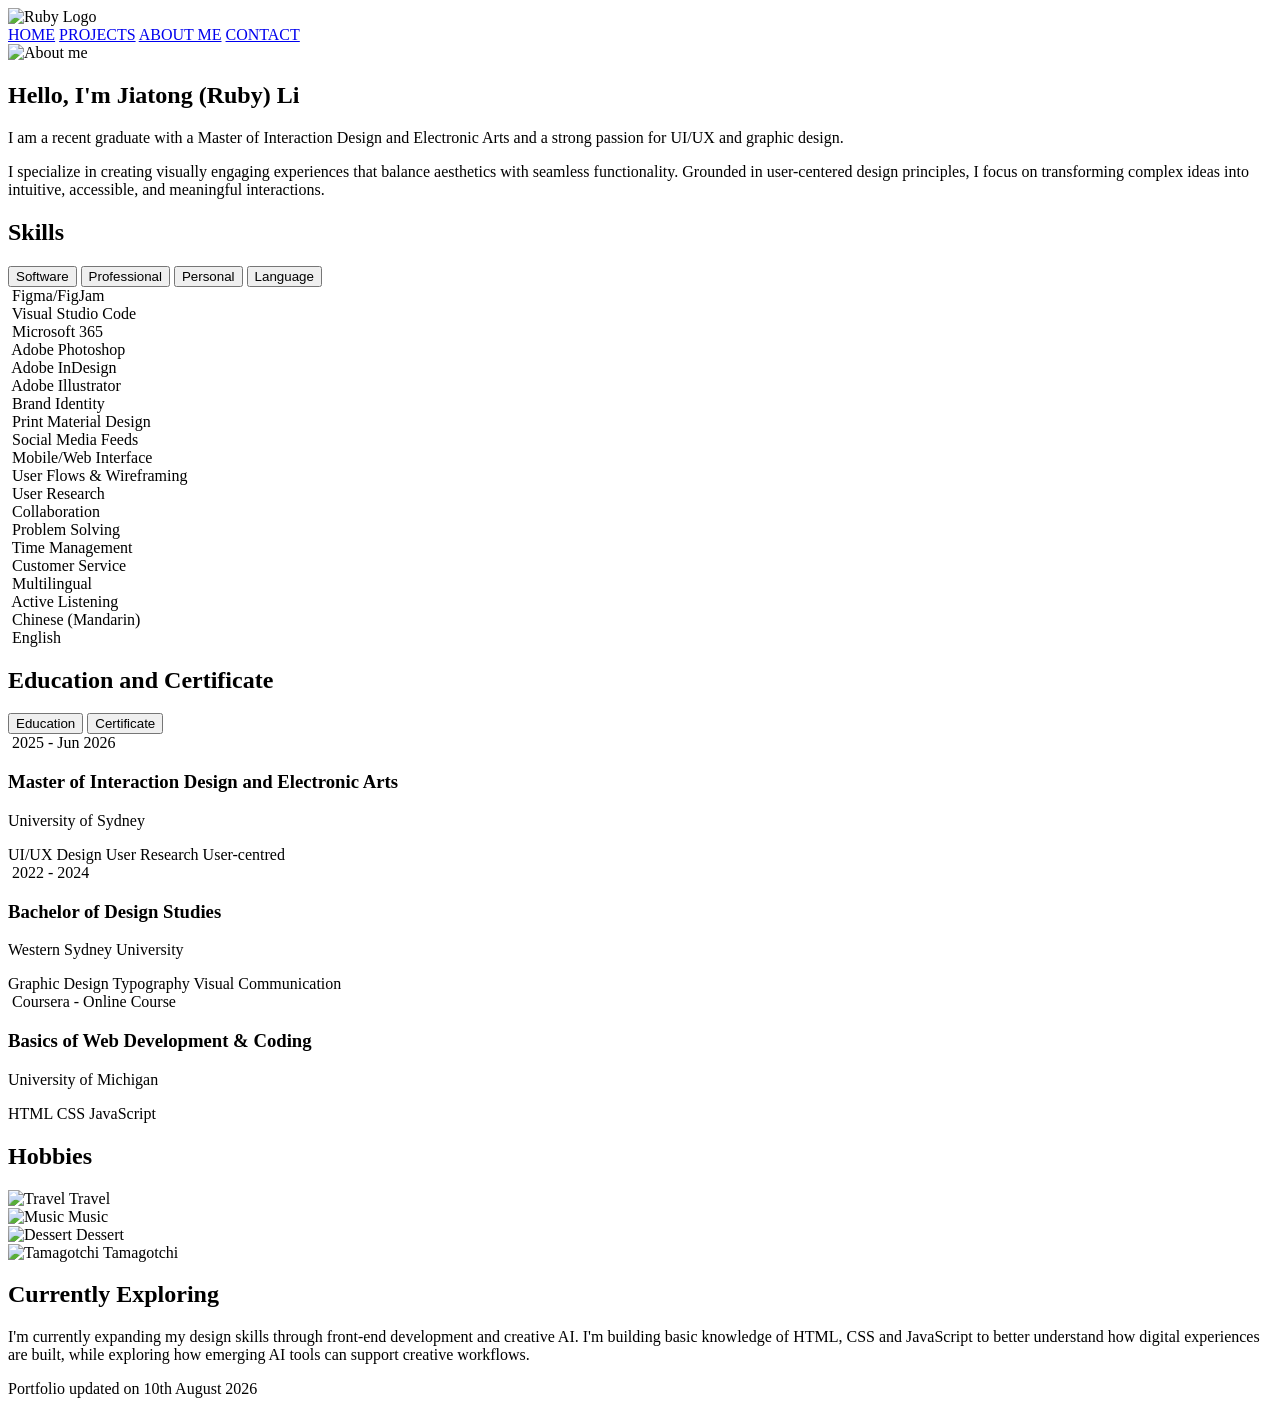
==== about.html @ 1bdcea2a "htmls htmls" ====
<!DOCTYPE html>

<html lang="en">

<head>
    <meta charset="UTF-8">
    <meta name="viewport" content="width=device-width, initial-scale=1.0">

    <title>About Me | Ruby Portfolio</title>

    <link rel="stylesheet" href="css/style.css">
</head>


<body>

    <!-- ---------- Header ---------- -->

    <header>

        <img src="assets/image/ruby_logo.png" alt="Ruby Logo">

        <nav>
            <a href="index.html">HOME</a>
            <a href="project.html">PROJECTS</a>
            <a href="about.html">ABOUT ME</a>
            <a href="contact.html">CONTACT</a>
        </nav>

    </header>


    <!-- ---------- About Me Main Content ---------- -->

    <main class="about-main">


        <!-- About Me Title -->

        <img
            class="about-title"
            src="assets/image/aboutme_title.png"
            alt="About me"
        >


        <!-- ---------- Introduction ---------- -->

        <section class="about-intro about-section">

            <h1>Hello, I'm Jiatong (Ruby) Li</h1>

            <div class="intro-text">

                <p>
                    I am a recent graduate with a Master of Interaction Design
                    and Electronic Arts and a strong passion for UI/UX and
                    graphic design.
                </p>

                <p>
                    I specialize in creating visually engaging experiences that
                    balance aesthetics with seamless functionality. Grounded in
                    user-centered design principles, I focus on transforming
                    complex ideas into intuitive, accessible, and meaningful
                    interactions.
                </p>

            </div>

        </section>


 <!-- ---------- Skills ---------- -->

<section class="about-section skills-section">

    <h2>Skills</h2>


    <!-- Skills Tabs -->

    <div class="about-tabs skills-tabs">

        <button
            class="tab active"
            data-target="software-content"
        >
            Software
        </button>

        <button
            class="tab"
            data-target="professional-content"
        >
            Professional
        </button>

        <button
            class="tab"
            data-target="personal-content"
        >
            Personal
        </button>

        <button
            class="tab"
            data-target="language-content"
        >
            Language
        </button>

    </div>


    <!-- ==================== Software ==================== -->

    <div
        id="software-content"
        class="skills-content"
    >

        <div class="skills-grid">

            <div class="skill-box">
                <img src="assets/icon/figma.png" alt="">
                <span>Figma/FigJam</span>
            </div>

            <div class="skill-box">
                <img src="assets/icon/vscode.png" alt="">
                <span>Visual Studio Code</span>
            </div>

            <div class="skill-box">
                <img src="assets/icon/microsoft.png" alt="">
                <span>Microsoft 365</span>
            </div>

            <div class="skill-box">
                <img src="assets/icon/photoshop.png" alt="">
                <span>Adobe Photoshop</span>
            </div>

            <div class="skill-box">
                <img src="assets/icon/indesign.png" alt="">
                <span>Adobe InDesign</span>
            </div>

            <div class="skill-box">
                <img src="assets/icon/illustrator.png" alt="">
                <span>Adobe Illustrator</span>
            </div>

        </div>

    </div>


    <!-- ==================== Professional ==================== -->

    <div
        id="professional-content"
        class="skills-content"
    >

        <div class="skills-grid">

            <div class="skill-box">
                <img src="assets/icon/branding.png" alt="">
                <span>Brand Identity</span>
            </div>

            <div class="skill-box">
                <img src="assets/icon/print_material.png" alt="">
                <span>Print Material Design</span>
            </div>

            <div class="skill-box">
                <img src="assets/icon/social_media.png" alt="">
                <span>Social Media Feeds</span>
            </div>

            <div class="skill-box">
                <img src="assets/icon/interface.png" alt="">
                <span>Mobile/Web Interface</span>
            </div>

            <div class="skill-box">
                <img src="assets/icon/user_flow.png" alt="">
                <span>User Flows & Wireframing</span>
            </div>

            <div class="skill-box">
                <img src="assets/icon/user_research.png" alt="">
                <span>User Research</span>
            </div>

        </div>

    </div>


    <!-- ==================== Personal ==================== -->

    <div
        id="personal-content"
        class="skills-content"
    >

        <div class="skills-grid">

            <div class="skill-box">
                <img src="assets/icon/teamwork.png" alt="">
                <span>Collaboration</span>
            </div>

            <div class="skill-box">
                <img src="assets/icon/problem_solving.png" alt="">
                <span>Problem Solving</span>
            </div>

            <div class="skill-box">
                <img src="assets/icon/time_management.png" alt="">
                <span>Time Management</span>
            </div>

            <div class="skill-box">
                <img src="assets/icon/customer_service.png" alt="">
                <span>Customer Service</span>
            </div>

            <div class="skill-box">
                <img src="assets/icon/multilingual.png" alt="">
                <span>Multilingual</span>
            </div>

            <div class="skill-box">
                <img src="assets/icon/listening.png" alt="">
                <span>Active Listening</span>
            </div>

        </div>

    </div>


    <!-- ==================== Language ==================== -->

    <div
        id="language-content"
        class="skills-content"
    >

        <div class="skills-grid">

            <div class="skill-box">
                <img src="assets/icon/chinese.png" alt="">
                <span>Chinese (Mandarin)</span>
            </div>

            <div class="skill-box">
                <img src="assets/icon/australia.png" alt="">
                <span>English</span>
            </div>

        </div>

    </div>

</section>

<!--education & certificate-->
 <section class="about-section education-section">

    <h2>Education and Certificate</h2>


    <!-- Tabs -->

    <div class="about-tabs education-tabs">

        <button class="tab active" data-target="education-content">
            Education
        </button>

        <button class="tab" data-target="certificate-content">
            Certificate
        </button>

    </div>


    <!-- Education Content -->

    <div id="education-content" class="education-content">

        <div class="education-grid">


            <!-- Master Degree -->

            <div class="education-card">

                <div class="education-date">

                    <img
                        src="assets/icon/education.png"
                        alt=""
                    >

                    <span>2025 - Jun 2026</span>

                </div>

                <h3>
                    Master of Interaction Design and Electronic Arts
                </h3>

                <p>University of Sydney</p>

                <div class="education-tags">

                    <span>UI/UX Design</span>
                    <span>User Research</span>
                    <span>User-centred</span>

                </div>

            </div>


            <!-- Bachelor Degree -->

            <div class="education-card">

                <div class="education-date">

                    <img
                        src="assets/icon/education.png"
                        alt=""
                    >

                    <span>2022 - 2024</span>

                </div>

                <h3>
                    Bachelor of Design Studies
                </h3>

                <p>Western Sydney University</p>

                <div class="education-tags">

                    <span>Graphic Design</span>
                    <span>Typography</span>
                    <span>Visual Communication</span>

                </div>

            </div>

        </div>

    </div>


    <!-- Certificate Content -->

    <div id="certificate-content" class="certificate-content">

        <div class="certificate-card">

            <div class="certificate-provider">

                <img
                    src="assets/icon/certificate.png"
                    alt=""
                >

                <span>Coursera - Online Course</span>

            </div>


            <h3>
                Basics of Web Development & Coding
            </h3>


            <p>
                University of Michigan
            </p>


            <div class="certificate-tags">

                <span>HTML</span>
                <span>CSS</span>
                <span>JavaScript</span>

            </div>

        </div>

    </div>

</section>


        <!-- ---------- Hobbies ---------- -->

        <section class="about-section hobbies-section">

            <h2>Hobbies</h2>


            <div class="hobbies-grid">


                <div class="hobby">

                    <img
                        src="assets/image/travel.png"
                        alt="Travel"
                    >

                    <span>Travel</span>

                </div>


                <div class="hobby">

                    <img
                        src="assets/image/music.png"
                        alt="Music"
                    >

                    <span>Music</span>

                </div>


                <div class="hobby">

                    <img
                        src="assets/image/dessert.png"
                        alt="Dessert"
                    >

                    <span>Dessert</span>

                </div>


                <div class="hobby">

                    <img
                        src="assets/image/tamagotchi.png"
                        alt="Tamagotchi"
                    >

                    <span>Tamagotchi</span>

                </div>


            </div>

        </section>

        <!-- ---------- Currently Exploring ---------- -->

<section class="about-section exploring-section">

    <h2>Currently Exploring</h2>

    <p>
        I'm currently expanding my design skills through front-end development and creative AI. I'm building basic knowledge of HTML, CSS and JavaScript to better understand how digital experiences are built, while exploring how emerging AI tools can support creative workflows.
    </p>

</section>

        <!-- ---------- Footer ---------- -->

        <footer class="about-footer">

            <p>Portfolio updated on 10th August 2026</p>

        </footer>


    </main>


    <script src="js/script.js"></script>

</body>

</html>
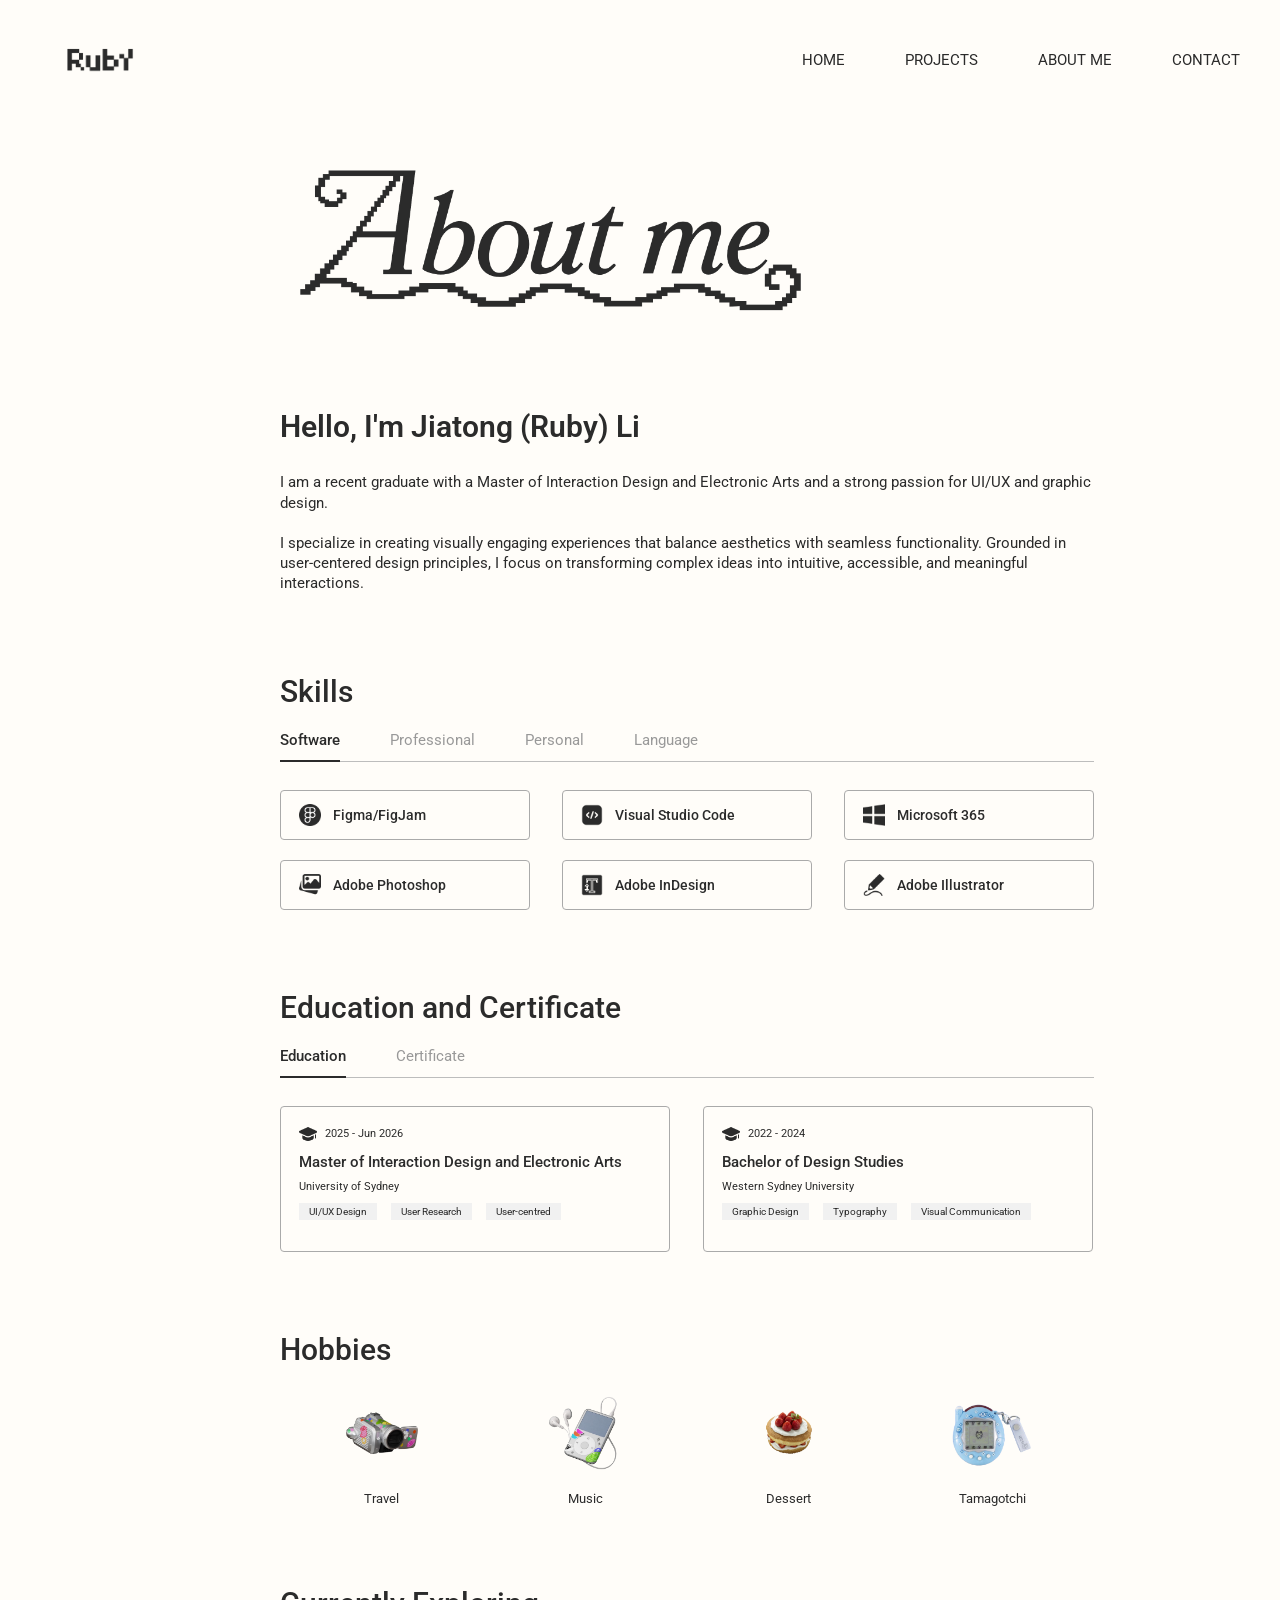
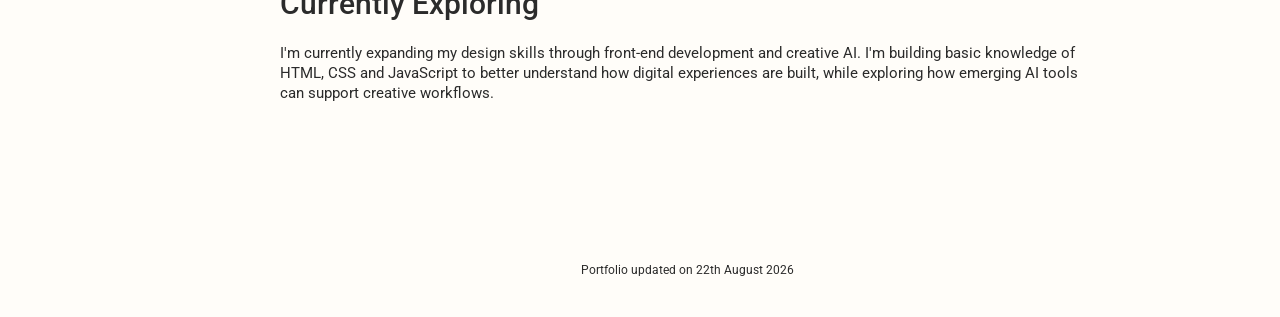
==== commit f1457ce1: "Update portfolio update date in footer" ====
--- a/about.html
+++ b/about.html
@@ -487,7 +487,7 @@
 
         <footer class="about-footer">
 
-            <p>Portfolio updated on 10th August 2026</p>
+            <p>Portfolio updated on 22th August 2026</p>
 
         </footer>
 
@@ -499,4 +499,4 @@
 
 </body>
 
-</html>+</html>
--- a/css/style.css
+++ b/css/style.css
@@ -0,0 +1,969 @@
+/* ---------- font ---------- */
+@font-face {
+    font-family: "Roboto";
+    src: url("../assets/font/roboto_regular.ttf") format("truetype");
+    font-weight: 400;
+    font-style: normal;
+}
+
+@font-face {
+    font-family: "Roboto";
+    src: url("../assets/font/roboto_medium.ttf") format("truetype");
+    font-weight: 500;
+    font-style: normal;
+}
+
+@font-face {
+    font-family: "Roboto";
+    src: url("../assets/font/roboto_semibold.ttf") format("truetype");
+    font-weight: 600;
+    font-style: normal;
+}
+
+/* ---------- Basic reset ---------- */
+* {
+    box-sizing: border-box;
+}
+
+html,
+body {
+    margin: 0;
+    padding: 0;
+    width: 100%;
+    min-height: 100%;
+}
+
+body {
+    background-color: #FFFDF9;
+    color: #2b2b2b;
+    font-family: "Roboto", Arial, sans-serif;
+}
+
+
+/* ---------- Header ---------- */
+
+header {
+    position: fixed;
+
+    top: 0;
+    left: 0;
+    right: 0;
+
+    padding: 40px 40px 20px 40px;
+
+    display: flex;
+    justify-content: space-between;
+    align-items: center;
+
+    background-color: #FFFDF9;
+
+    z-index: 1000;
+}
+
+/* Ruby logo */
+
+header > img {
+    width: 120px;
+    height: 40px;
+    object-fit: contain;
+}
+
+
+/* Navigation */
+
+nav {
+    display: flex;
+    align-items: center;
+    gap: 60px;
+}
+
+nav a {
+    color: #2b2b2b;
+    font-family: "Roboto", sans-serif;
+    font-size: 15px;
+    font-weight: 400;
+    text-decoration: none;
+    transition: color 5s ease;
+}
+
+nav a:hover {
+    color: #2b2b2b;
+    text-decoration: underline;
+    text-underline-offset: 5px;
+}
+
+/* ---------- Home page ---------- */
+
+#home {
+    position: relative;
+
+    width: 100%;
+    min-height: 100vh;
+
+    display: flex;
+    flex-direction: column;
+    justify-content: center;
+    align-items: center;
+
+    overflow: hidden;
+}
+
+
+/* Portfolio title */
+
+.portfolio-title {
+    width: 926px;
+    max-width: calc(100% - 80px);
+    height: auto;
+
+    display: block;
+
+    position: relative;
+    z-index: 2;
+}
+
+
+/* Year */
+
+.hero-year {
+    margin: 20px 0 0 0;
+
+    color: #2b2b2b;
+    font-family: "Roboto", sans-serif;
+    font-size: 15px;
+    font-weight: 500;
+
+    position: relative;
+    z-index: 2;
+}
+
+.hero-subtitle {
+    margin: 0 0 30px 0;
+    color: #2b2b2b;
+    font-family: "Roboto", sans-serif;
+    font-size: 15px;
+    font-weight: 500;
+
+    position: relative;
+    z-index: 2;
+}
+
+/* ---------- Sparkles ---------- */
+
+.sparkle {
+    position: absolute;
+
+    display: block;
+    height: auto;
+
+    pointer-events: none;
+    z-index: 1;
+
+    animation: twinkle 2.5s steps(1, end) infinite;
+}
+
+.sparkle-1 {
+    width: 50px;
+}
+
+.sparkle-2 {
+    width:60px;
+}
+
+.sparkle-3 {
+    width: 50px;
+}
+
+/* s1 */
+
+.sparkle-1-a {
+    left: 18.5%;
+    top: 26%;
+    animation-delay: 0s;
+}
+
+.sparkle-1-b {
+    left: 86%;
+    top: 49%;
+    animation-delay: 0.7s;
+}
+
+.sparkle-1-c {
+    left: 72.5%;
+    top: 75%;
+    animation-delay: 1.2s;
+}
+
+
+/* s2 */
+
+.sparkle-2-a {
+    left: 80%;
+    top: 30%;
+    animation-delay: 0.4s;
+}
+
+.sparkle-2-b {
+    left: 26%;
+    top: 74%;
+    animation-delay: 1s;
+}
+
+
+/* s3 */
+
+.sparkle-3-a {
+    left: 70%;
+    top: 24%;
+    animation-delay: 0.6s;
+}
+
+.sparkle-3-b {
+    left: 13.5%;
+    top: 55%;
+    animation-delay: 1.4s;
+}
+
+.sparkle-3-c {
+    left: 83.5%;
+    top: 68%;
+    animation-delay: 0.2s;
+}
+
+@keyframes twinkle {
+    0%,
+    49% {
+        opacity: 1;
+    }
+
+    50%,
+    100% {
+        opacity: 0;
+    }
+
+}
+/* ---------- Home ---------- */
+
+/* ---------- About me ---------- */
+/* ---------- Main Layout ---------- */
+
+.about-main {
+    width: 814px;
+    max-width: calc(100% - 80px);
+
+    margin-left: clamp(40px, 21.875vw, 350px);
+
+    padding-top: 150px;
+    padding-bottom: 40px;
+}
+
+
+/* ---------- About Me Title ---------- */
+
+.about-title {
+    display: block;
+
+    width: 540px;
+    max-width: 100%;
+    height: auto;
+
+    margin-bottom: 80px;
+}
+
+
+/* ---------- Sections ---------- */
+
+.about-section {
+    width: 100%;
+}
+
+.about-section + .about-section {
+    margin-top: 80px;
+}
+
+
+/* ---------- Introduction ---------- */
+
+.about-intro h1 {
+    margin: 0 0 28px 0;
+
+    color: #2b2b2b;
+
+    font-family: "Roboto", sans-serif;
+    font-size: 30px;
+    font-weight: 600;
+}
+
+
+.intro-text {
+    max-width: 100%;
+}
+
+
+.intro-text p {
+    margin: 0 0 20px 0;
+
+    color: #2b2b2b;
+
+    font-family: "Roboto", sans-serif;
+    font-size: 15px;
+    font-weight: 400;
+
+    line-height: 1.35;
+}
+
+
+/* ---------- Section Titles ---------- */
+
+.about-section h2 {
+    margin: 0 0 22px 0;
+
+    color: #2b2b2b;
+
+    font-family: "Roboto", sans-serif;
+    font-size: 30px;
+    font-weight: 500;
+}
+
+
+/* ---------- Tabs ---------- */
+
+.about-tabs {
+    width: 100%;
+
+    display: flex;
+    align-items: center;
+
+    gap: 50px;
+
+    margin-bottom: 28px;
+
+    border-bottom: 1px solid #bdbdbd;
+}
+
+.about-tabs .tab {
+    position: relative;
+
+    padding: 0 0 12px 0;
+
+    border: none;
+    background: none;
+
+    color: #999999;
+
+    font-family: "Roboto", sans-serif;
+    font-size: 15px;
+    font-weight: 400;
+
+    cursor: pointer;
+
+    transition: color 0.3s ease;
+}
+
+.about-tabs .tab:hover {
+    color: #2b2b2b;
+}
+
+.about-tabs .tab.active {
+    color: #2b2b2b;
+    font-weight: 500;
+}
+
+.about-tabs .tab.active::after {
+    content: "";
+
+    position: absolute;
+
+    left: 0;
+    bottom: -1px;
+
+    width: 100%;
+    height: 2px;
+
+    background-color: #2b2b2b;
+}
+
+
+/* ---------- Skills ---------- */
+
+/* Skills */
+
+.skills-content {
+    display: none;
+}
+
+
+/* Software */
+
+#software-content {
+    display: block;
+}
+
+
+/* Skills boxes layout */
+
+.skills-grid {
+    display: grid;
+    grid-template-columns: repeat(3, 250px);
+
+    column-gap: 32px;
+    row-gap: 20px;
+}
+
+
+/* Single skill box */
+
+.skill-box {
+    width: 250px;
+    height: 50px;
+
+    display: flex;
+    align-items: center;
+
+    gap: 12px;
+
+    padding: 0 18px;
+
+    border: 1px solid #aaaaaa;
+    border-radius: 4px;
+
+    color: #2b2b2b;
+
+    font-family: "Roboto", sans-serif;
+    font-size: 14px;
+    font-weight: 500;
+}
+
+
+/* Skill icons */
+
+.skill-box img {
+    width: 22px;
+    height: 22px;
+
+    object-fit: contain;
+}
+
+
+/* ---------- Education ---------- */
+
+.education-grid {
+    display: grid;
+
+    grid-template-columns: repeat(2, 390px);
+
+    gap: 33px;
+}
+
+
+.education-card {
+    width: 390px;
+    height: 146px;
+
+    padding: 18px;
+
+    border: 1px solid #aaaaaa;
+    border-radius: 4px;
+}
+
+
+.education-date {
+    display: flex;
+    align-items: center;
+
+    gap: 8px;
+
+    margin-bottom: 10px;
+
+    color: #2b2b2b;
+
+    font-family: "Roboto", sans-serif;
+    font-size: 11px;
+    font-weight: 400;
+}
+
+
+.education-date img {
+    width: 18px;
+    height: 18px;
+
+    object-fit: contain;
+}
+
+
+.education-card h3 {
+    margin: 0 0 9px 0;
+
+    color: #2b2b2b;
+
+    font-family: "Roboto", sans-serif;
+    font-size: 15px;
+    font-weight: 500;
+}
+
+
+.education-card > p {
+    margin: 0 0 10px 0;
+
+    color: #2b2b2b;
+
+    font-family: "Roboto", sans-serif;
+    font-size: 11px;
+    font-weight: 400;
+}
+
+
+.education-tags {
+    display: flex;
+    align-items: center;
+
+    gap: 14px;
+}
+
+
+.education-tags span {
+    padding: 3px 10px;
+
+    background-color: #f1f1f1;
+
+    color: #2b2b2b;
+
+    font-family: "Roboto", sans-serif;
+    font-size: 10px;
+    font-weight: 400;
+}
+
+/* ---------- Certificate ---------- */
+
+
+/* Certificate */
+
+.certificate-content {
+    display: none;
+}
+
+
+/* Certificate Card */
+
+.certificate-card {
+    width: 390px;
+    height: 146px;
+
+    padding: 18px;
+
+    border: 1px solid #aaaaaa;
+    border-radius: 4px;
+}
+
+
+/* Coursera - Online Course */
+
+.certificate-provider {
+    display: flex;
+    align-items: center;
+
+    gap: 8px;
+
+    margin-bottom: 10px;
+
+    color: #2b2b2b;
+
+    font-family: "Roboto", sans-serif;
+    font-size: 11px;
+    font-weight: 400;
+}
+
+
+/* Certificate icon */
+
+.certificate-provider img {
+    width: 18px;
+    height: 18px;
+
+    object-fit: contain;
+}
+
+
+/* Basics of Web Development & Coding */
+
+.certificate-card h3 {
+    margin: 0 0 9px 0;
+
+    color: #2b2b2b;
+
+    font-family: "Roboto", sans-serif;
+    font-size: 15px;
+    font-weight: 500;
+}
+
+
+/* University of Michigan */
+
+.certificate-card > p {
+    margin: 0 0 10px 0;
+
+    color: #2b2b2b;
+
+    font-family: "Roboto", sans-serif;
+    font-size: 11px;
+    font-weight: 400;
+}
+
+
+/* HTML / CSS / JavaScript */
+
+.certificate-tags {
+    display: flex;
+    align-items: center;
+
+    gap: 14px;
+}
+
+
+.certificate-tags span {
+    width: 92px;
+
+    padding: 3px 10px;
+
+    background-color: #f1f1f1;
+
+    text-align: center;
+
+    color: #2b2b2b;
+
+    font-family: "Roboto", sans-serif;
+    font-size: 10px;
+    font-weight: 400;
+}
+
+/* ---------- Hobbies ---------- */
+
+.hobbies-grid {
+    display: grid;
+
+    grid-template-columns: repeat(4, 1fr);
+
+    align-items: end;
+}
+
+
+.hobby {
+    display: flex;
+    flex-direction: column;
+
+    align-items: center;
+    justify-content: flex-end;
+
+    gap: 12px;
+}
+
+
+.hobby img {
+    width: 90px;
+    height: 90px;
+
+    object-fit: contain;
+}
+
+
+.hobby span {
+    color: #2b2b2b;
+
+    font-family: "Roboto", sans-serif;
+    font-size: 13px;
+    font-weight: 400;
+}
+
+/* ---------- Currently Exploring ---------- */
+
+.exploring-section p {
+    width: 100%;
+
+    margin: 0;
+
+    color: #2b2b2b;
+
+    font-family: "Roboto", sans-serif;
+    font-size: 15px;
+    font-weight: 400;
+
+    line-height: 1.35;
+}
+
+/* ---------- Footer ---------- */
+
+.about-footer {
+    margin-top: 160px;
+
+    text-align: center;
+}
+
+
+.about-footer p {
+    margin: 0;
+
+    color: #2b2b2b;
+
+    font-family: "Roboto", sans-serif;
+    font-size: 12px;
+    font-weight: 400;
+}
+/* ---------- About me ---------- */
+
+
+/* ---------- Tablet ---------- */
+
+@media (max-width: 900px) {
+
+    header {
+        padding: 30px 30px 15px;
+    }
+
+    header > img {
+        width: 100px;
+        height: auto;
+    }
+
+    nav {
+        gap: 30px;
+    }
+
+    nav a {
+        font-size: 15px;
+    }
+
+    .portfolio-title {
+        max-width: calc(100% - 60px);
+    }
+
+    .hero-subtitle {
+        font-size: 15px;
+    }
+
+    .hero-year {
+        font-size: 15px;
+    }
+
+    .sparkle-1 {
+        width: 38px;
+    }
+
+    .sparkle-2 {
+        width: 46px;
+    }
+
+    .sparkle-3 {
+        width: 38px;
+    }
+
+        /* ---------- About Me ---------- */
+
+    .about-main {
+        width: auto;
+        max-width: none;
+
+        margin-left: 60px;
+        margin-right: 60px;
+
+        padding-top: 140px;
+    }
+
+
+    .about-title {
+        width: 430px;
+    }
+
+
+    .skills-grid {
+        grid-template-columns: repeat(2, 1fr);
+
+        gap: 20px;
+    }
+
+
+    .skill-box {
+        width: 100%;
+    }
+
+
+    .education-grid {
+        grid-template-columns: 1fr;
+
+        gap: 20px;
+    }
+
+
+    .education-card {
+        width: 100%;
+    }
+
+    .certificate-card {
+    width: 100%;
+    }
+
+    .hobbies-grid {
+        grid-template-columns: repeat(4, 1fr);
+    }
+
+
+    .about-footer {
+        margin-top: 120px;
+    }
+}
+
+
+/* ---------- Mobile ---------- */
+
+@media (max-width: 600px) {
+
+    header {
+        padding: 20px 20px 12px;
+    }
+
+    header > img {
+        width: 85px;
+        height: auto;
+    }
+
+    nav {
+        gap: 12px;
+    }
+
+    nav a {
+        font-size: 12px;
+    }
+
+    .portfolio-title {
+        width: 100%;
+        max-width: calc(100% - 40px);
+    }
+
+    .hero-subtitle {
+        margin-bottom: 16px;
+        font-size: 15px;
+    }
+
+    .hero-year {
+        margin-top: 12px;
+        font-size: 15px;
+    }
+
+    .sparkle-1 {
+        width: 24px;
+    }
+
+    .sparkle-2 {
+        width: 30px;
+    }
+
+    .sparkle-3 {
+        width: 24px;
+    }
+
+        /* ---------- About Me ---------- */
+
+    .about-main {
+        width: auto;
+        max-width: none;
+
+        margin-left: 20px;
+        margin-right: 20px;
+
+        padding-top: 120px;
+    }
+
+
+    .about-title {
+        width: 280px;
+
+        margin-bottom: 60px;
+    }
+
+
+    .about-section + .about-section {
+        margin-top: 60px;
+    }
+
+
+    .about-intro h1 {
+        font-size: 24px;
+    }
+
+
+    .about-section h2 {
+        font-size: 24px;
+    }
+
+
+    .intro-text {
+        width: 100%;
+    }
+
+
+    .about-tabs {
+        gap: 28px;
+
+        overflow-x: auto;
+    }
+
+
+    .about-tabs .tab {
+        flex-shrink: 0;
+    }
+
+
+    .skills-grid {
+        grid-template-columns: 1fr;
+    }
+
+
+    .skill-box {
+        width: 100%;
+    }
+
+
+    .education-grid {
+        grid-template-columns: 1fr;
+    }
+
+
+    .education-card {
+        width: 100%;
+        height: auto;
+
+        min-height: 146px;
+    }
+
+    .certificate-card {
+    width: 100%;
+    height: auto;
+
+    min-height: 146px;
+    }
+
+    .certificate-tags {
+    gap: 8px;
+    }
+
+    .certificate-tags span {
+    flex: 1;
+    width: auto;
+    }
+
+    .hobbies-grid {
+        grid-template-columns: repeat(2, 1fr);
+
+        row-gap: 40px;
+    }
+
+
+    .hobby img {
+        width: 75px;
+        height: 75px;
+    }
+
+
+    .about-footer {
+        margin-top: 80px;
+    }
+}
